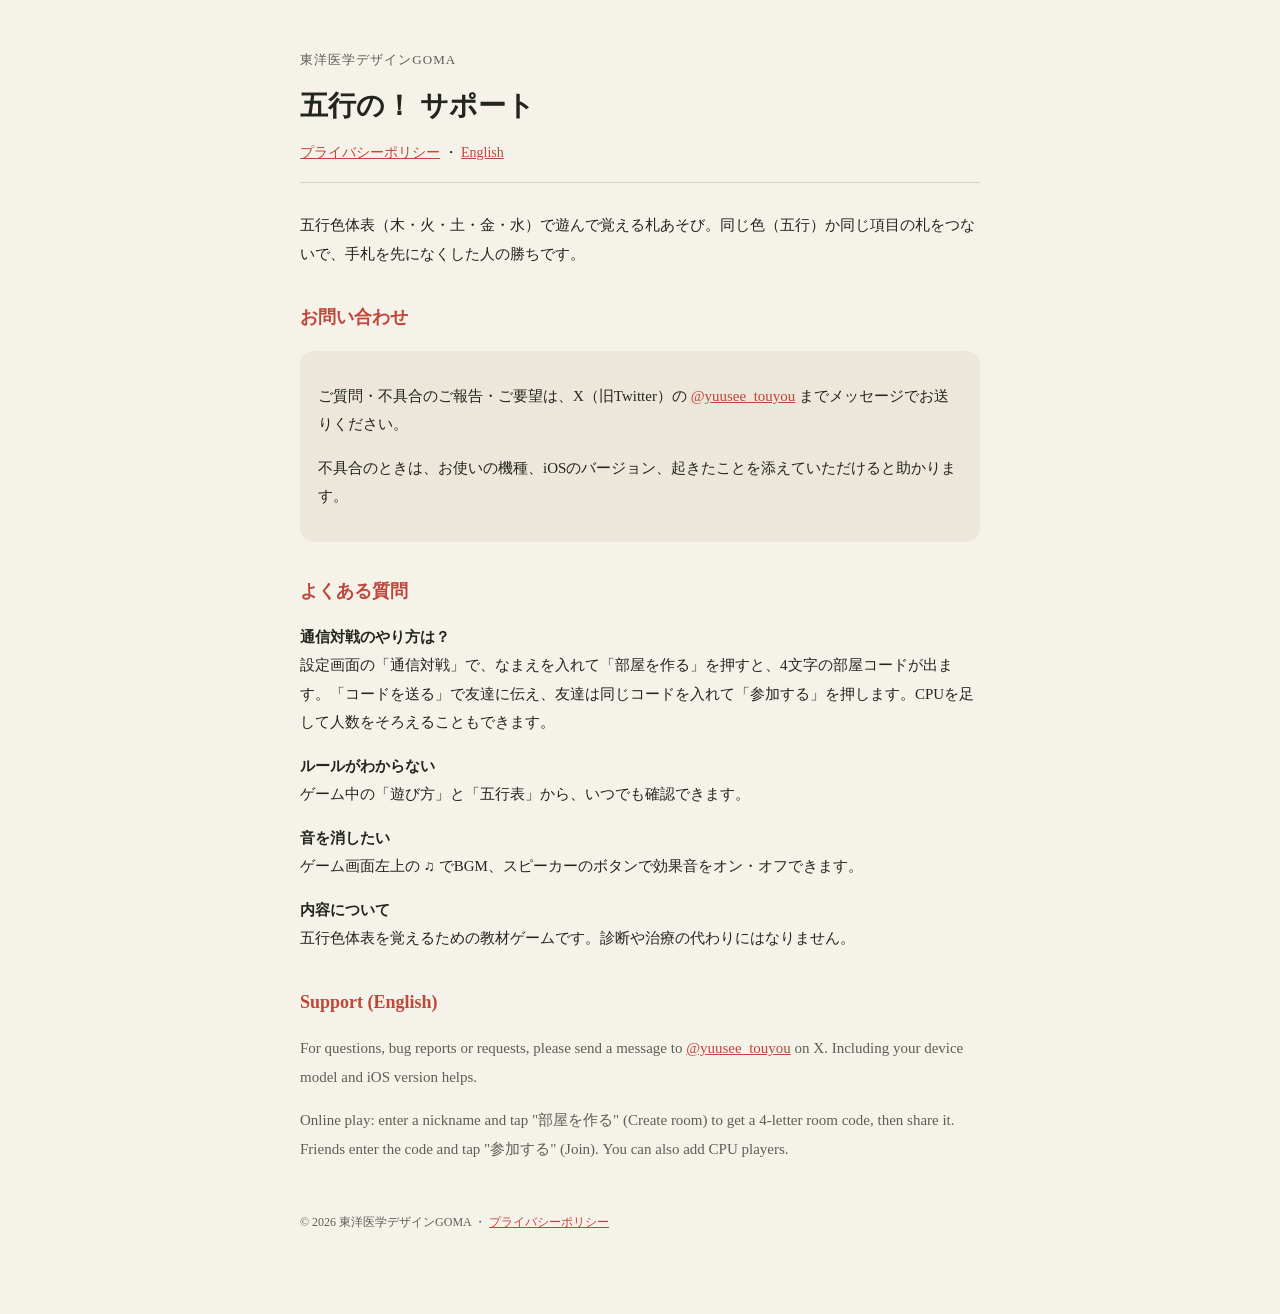
==== gogyouno/index.html @ 7cd9bd7f "五行の！のサポートページとプライバシーポリシーを追加 Co-Authored-By: Claude Opus 5.5 <noreply@anthropic.com> Claude-Session: h" ====
<!doctype html>
<html lang="ja">
<head>
<meta charset="utf-8">
<meta name="viewport" content="width=device-width, initial-scale=1">
<title>サポート｜五行の！</title>
<link rel="stylesheet" href="../style.css">
</head>
<body>
<main>
<header>
  <div class="brand">東洋医学デザインGOMA</div>
  <h1>五行の！ サポート</h1>
  <nav><a href="privacy.html">プライバシーポリシー</a> ・ <a href="#en">English</a></nav>
</header>

<p>五行色体表（木・火・土・金・水）で遊んで覚える札あそび。同じ色（五行）か同じ項目の札をつないで、手札を先になくした人の勝ちです。</p>

<h2>お問い合わせ</h2>
<div class="card">
  <p>ご質問・不具合のご報告・ご要望は、X（旧Twitter）の <a href="https://x.com/yuusee_touyou">@yuusee_touyou</a> までメッセージでお送りください。</p>
  <p>不具合のときは、お使いの機種、iOSのバージョン、起きたことを添えていただけると助かります。</p>
</div>

<h2>よくある質問</h2>

<p><strong>通信対戦のやり方は？</strong><br>
設定画面の「通信対戦」で、なまえを入れて「部屋を作る」を押すと、4文字の部屋コードが出ます。「コードを送る」で友達に伝え、友達は同じコードを入れて「参加する」を押します。CPUを足して人数をそろえることもできます。</p>

<p><strong>ルールがわからない</strong><br>
ゲーム中の「遊び方」と「五行表」から、いつでも確認できます。</p>

<p><strong>音を消したい</strong><br>
ゲーム画面左上の ♫ でBGM、スピーカーのボタンで効果音をオン・オフできます。</p>

<p><strong>内容について</strong><br>
五行色体表を覚えるための教材ゲームです。診断や治療の代わりにはなりません。</p>

<section id="en" class="en">
<h2>Support (English)</h2>
<p>For questions, bug reports or requests, please send a message to <a href="https://x.com/yuusee_touyou">@yuusee_touyou</a> on X. Including your device model and iOS version helps.</p>
<p>Online play: enter a nickname and tap "部屋を作る" (Create room) to get a 4-letter room code, then share it. Friends enter the code and tap "参加する" (Join). You can also add CPU players.</p>
</section>

<footer>© 2026 東洋医学デザインGOMA ・ <a href="privacy.html">プライバシーポリシー</a></footer>
</main>
</body>
</html>
---- style.css ----
:root { --paper:#F5F2EA; --deep:#ECE7DA; --ink:#23251F; --sub:#5d5f57; --fire:#C0463A; }
@media (prefers-color-scheme: dark) { :root { --paper:#17181A; --deep:#222326; --ink:#ECE8DD; --sub:#a9a59a; --fire:#E7776A; } }
* { box-sizing: border-box; }
body { margin:0; background:var(--paper); color:var(--ink);
  font-family:"Hiragino Mincho ProN","Yu Mincho","Noto Serif JP",serif; line-height:1.9; }
main { max-width:720px; margin:0 auto; padding:48px 20px 80px; }
header { border-bottom:1px solid color-mix(in srgb, var(--ink) 15%, transparent); margin-bottom:28px; padding-bottom:16px; }
.brand { font-size:13px; color:var(--sub); letter-spacing:.08em; }
h1 { font-size:28px; margin:6px 0 0; }
h2 { font-size:18px; margin:32px 0 6px; color:var(--fire); }
p, li { font-size:15px; }
ul { padding-left:1.2em; }
.card { background:var(--deep); border-radius:14px; padding:16px 18px; margin:16px 0; }
a { color:var(--fire); }
nav { font-size:14px; margin-top:8px; }
footer { margin-top:48px; font-size:12px; color:var(--sub); }
.en { color:var(--sub); font-size:14px; }
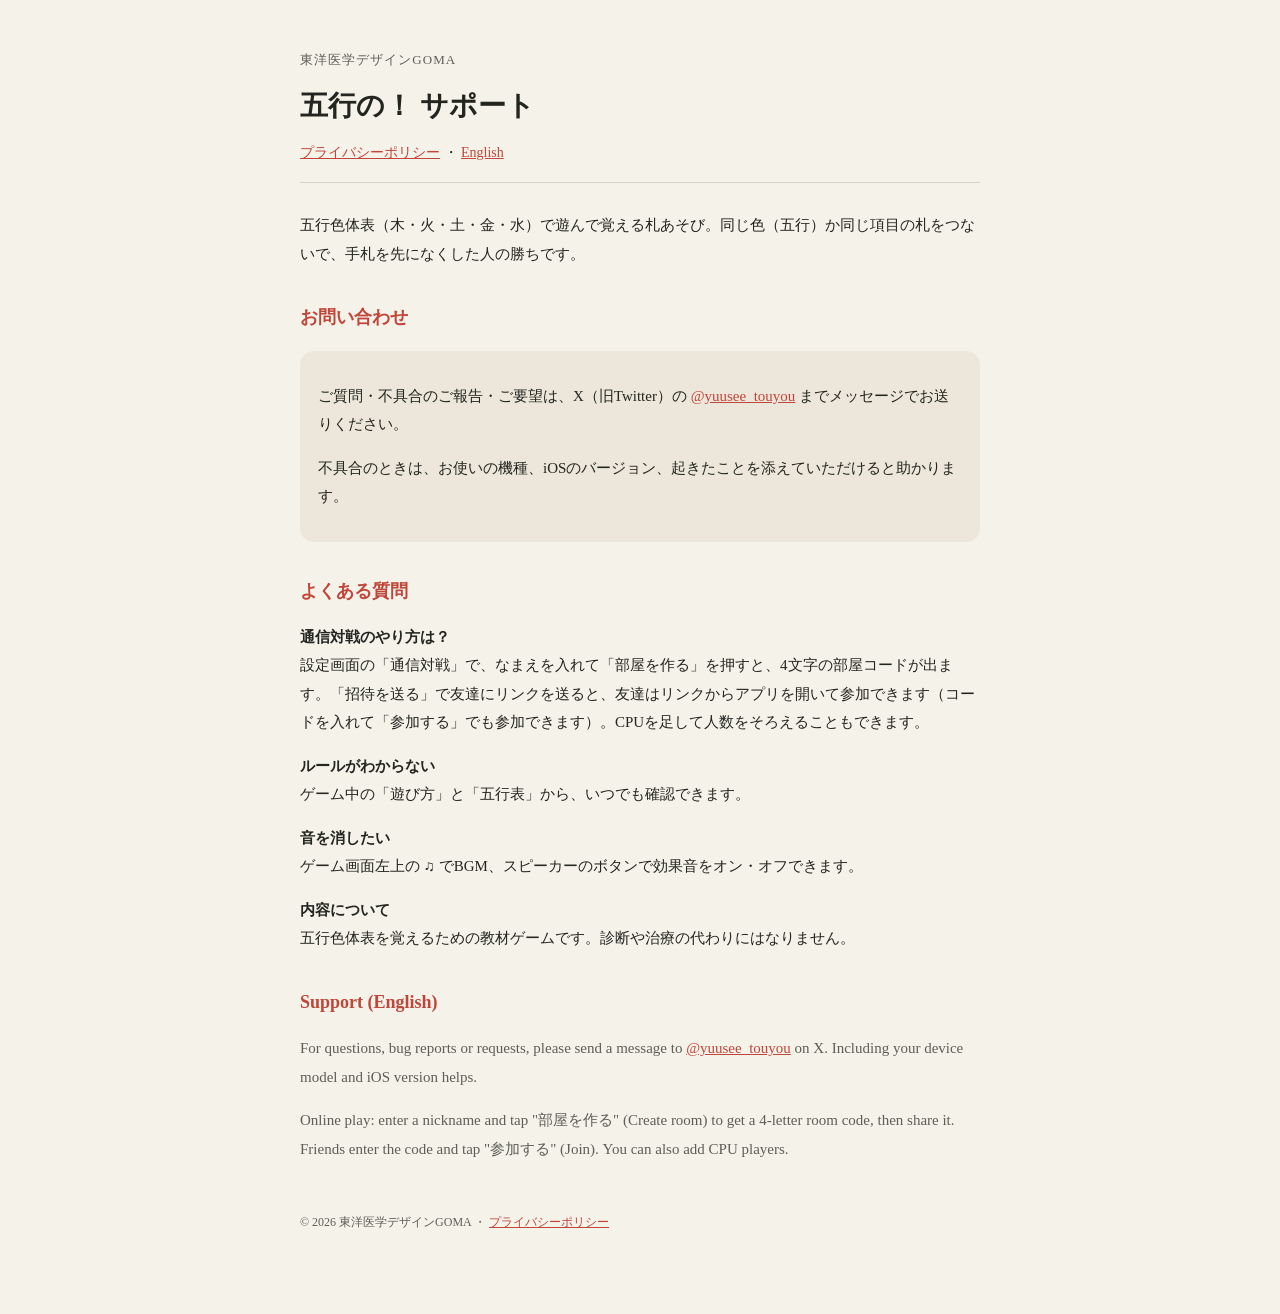
==== commit 1bb4800f: "五行の！：招待リンクのページ（join.html）とリンクプレビュー画像を追加 Co-Authored-By: Claude Opus 5.5 <noreply@anthropic.com> Clau" ====
--- a/gogyouno/index.html
+++ b/gogyouno/index.html
@@ -25,7 +25,7 @@
 <h2>よくある質問</h2>
 
 <p><strong>通信対戦のやり方は？</strong><br>
-設定画面の「通信対戦」で、なまえを入れて「部屋を作る」を押すと、4文字の部屋コードが出ます。「コードを送る」で友達に伝え、友達は同じコードを入れて「参加する」を押します。CPUを足して人数をそろえることもできます。</p>
+設定画面の「通信対戦」で、なまえを入れて「部屋を作る」を押すと、4文字の部屋コードが出ます。「招待を送る」で友達にリンクを送ると、友達はリンクからアプリを開いて参加できます（コードを入れて「参加する」でも参加できます）。CPUを足して人数をそろえることもできます。</p>
 
 <p><strong>ルールがわからない</strong><br>
 ゲーム中の「遊び方」と「五行表」から、いつでも確認できます。</p>
